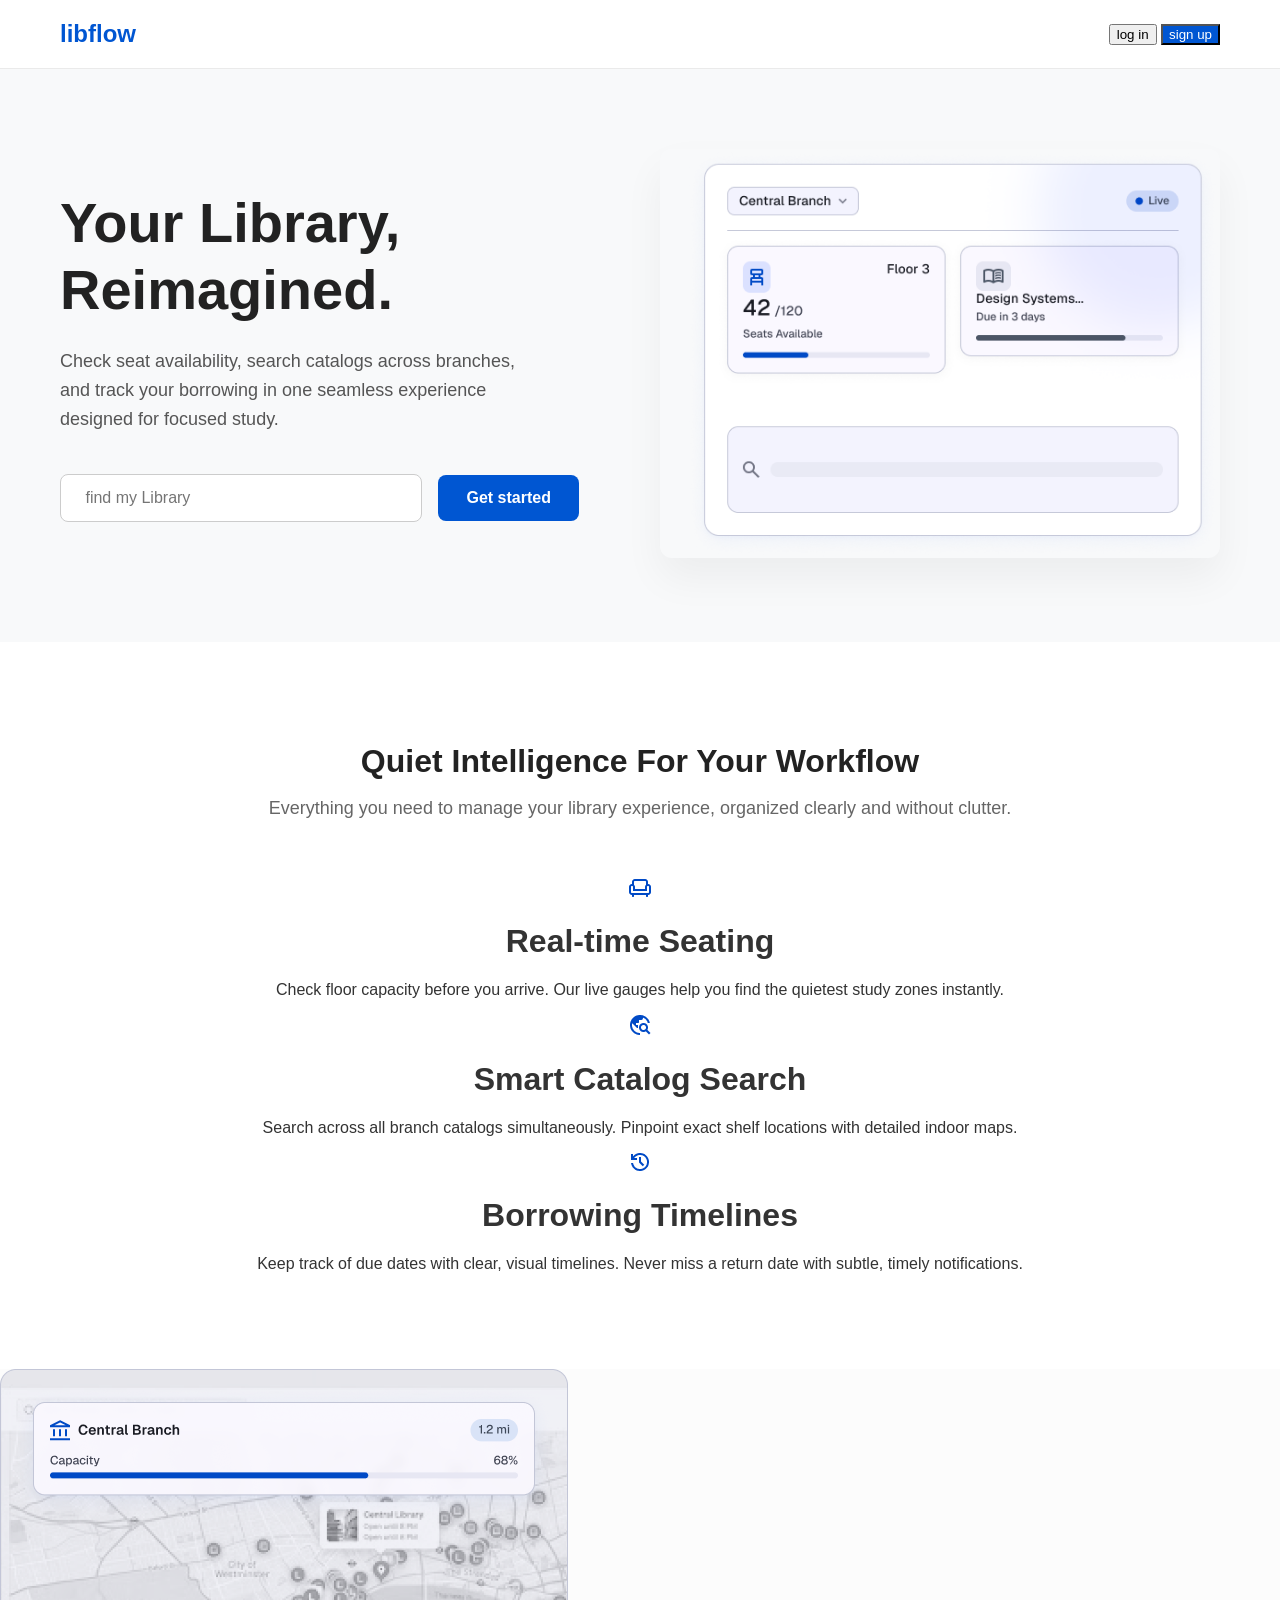
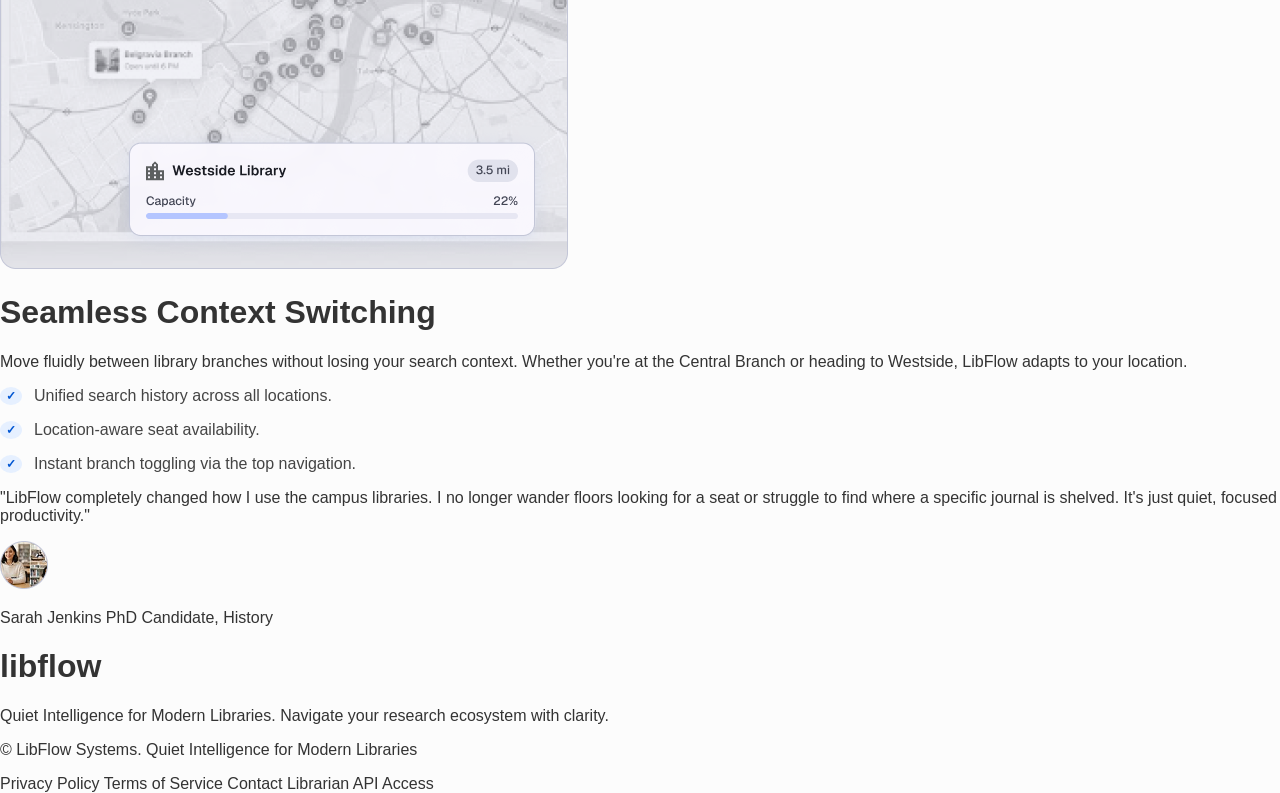
==== index.html @ 7fce4b3e "first commit" ====
<!DOCTYPE html>
<html lang="en">

<head>
    <meta charset="UTF-8">
    <meta name="viewport" content="width=device-width, initial-scale=1.0">
    <title>Document</title>
    <link rel="stylesheet" href="style.css">
</head>

<body>
    <nav class="nav-section">
        <div>
            <p class="nav-description">
                libflow
            </p>
        </div>
        <div>
            <button class="nav-button">
                log in
            </button>
            <button class="nav-button">
                sign up
            </button>
        </div>
    </nav>
    <div class="hero-section">
        <div>
            <h1 class="hero-title">
                Your Library,
                Reimagined.
            </h1>
            <p class="hero-description">
                Check seat availability, search catalogs across branches, and track
                your borrowing in one seamless experience designed for focused
                study.
            </p>
            <input placeholder=" find my Library" class="hero-input">
            <button class="hero-button">
                Get started
            </button>
        </div>
        <div>
            <img src="images/hero-img.png" class="hero-img">
        </div>
    </div>
    <div class="workflow-section">
        <h1 class="workflow-title">
            Quiet Intelligence For Your Workflow
        </h1>
        <p class="workflow-description">
            Everything you need to manage your library experience, organized clearly and without clutter.
        </p>
        <div>
            <img src="images/chair.png" class="workflow-img">
            <h1 class="workflow-title">
                Real-time Seating
            </h1>
            <p class="workflow-description">
                Check floor capacity before you arrive.
                Our live gauges help you find the quietest
                study zones instantly.
            </p>
        </div>
        <div>
            <img src="images/search.png" class="workflow-img">
            <h1 class="workflow-title">
                Smart Catalog Search
            </h1>
            <p class="workflow-description">
                Search across all branch catalogs
                simultaneously. Pinpoint exact shelf
                locations with detailed indoor maps.
            </p>
        </div>
        <div>
            <img src="images/clock.png" class="workflow-img">
            <h1 class="workflow-title">
                Borrowing Timelines
            </h1>
            <p class="workflow-description">
                Keep track of due dates with clear, visual
                timelines. Never miss a return date with
                subtle, timely notifications.
            </p>
        </div>
    </div>
    <div>
        <div>
            <img src="images/map-image.png" class="workflow-img">
            <h1 class="workflow-title">
                Seamless Context Switching
            </h1>
        </div>
        <div>
            <p class="workflow-description">
                Move fluidly between library branches without losing your search
                context. Whether you're at the Central Branch or heading to
                Westside, LibFlow adapts to your location.
            </p>
            <ul class="workflow-list">
                <li class="workflow-list-items">
                    Unified search history across all locations.
                </li>
                <li class="workflow-list-items">
                    Location-aware seat availability.
                </li>
                <li class="workflow-list-items">
                    Instant branch toggling via the top navigation.
                </li>
            </ul>
        </div>
        <div>
            <p class="workflow-description">
                "LibFlow completely changed how I use the campus libraries. I no
                longer wander floors looking for a seat or struggle to find where a
                specific journal is shelved. It's just quiet, focused productivity."
            </p>
            <div>
                <img src="images/logo-2.png" class="workflow-img">
                <p class="workflow-description">
                    Sarah Jenkins
                    PhD Candidate, History
                </p>
            </div>
        </div>
        <div>
            <div>
                <h1 class="workflow-title">
                    libflow
                </h1>
                <p class="workflow-description">
                    Quiet Intelligence for Modern Libraries. Navigate
                    your research ecosystem with clarity.
                </p>
                <p class="workflow-description">
                    &copy; LibFlow Systems. Quiet Intelligence for Modern Libraries
                </p>
            </div>
            <div>
                <a class="workflow-links">
                    Privacy Policy
                </a>
                <a class="workflow-links">
                    Terms of Service
                </a>
                <a class="workflow-links">
                    Contact Librarian
                </a>
                <a class="workflow-links">
                    API Access
                </a>
                </a>
            </div>
        </div>
    </div>
    </div>
</body>

</html>
---- style.css ----
/*global styles*/
body{
 margin: 0;
    font-family: -apple-system, BlinkMacSystemFont, 'Segoe UI', Roboto, Helvetica, Arial, sans-serif;
    color: #333;
    background-color: #fcfcfc;
}
ul{
 list-style-type: none;
    padding: 0;
    margin: 0;
}
a{
text-decoration: none;
    color: inherit;
    cursor: pointer;
}
text-blue {
    color: #0056D2;
}
/* =========================================
   Landing Page (index.html)
   ========================================= */
/* Navigation */
.nav-section {
    display: flex;
    justify-content: space-between;
    align-items: center;
    padding: 20px 60px;
    background-color: #fff;
    border-bottom: 1px solid #eaeaea;
}
.nav-description {
    font-size: 24px;
    font-weight: 900;
    color: #0056D2;
    margin: 0;
}
nav-button {
    background: none;
    border: none;
    font-size: 16px;
    font-weight: 600;
    margin-left: 20px;
    cursor: pointer;
    padding: 10px 20px;
    border-radius: 6px;
    color: #333;
}
.nav-button:last-child {
    background-color: #0056D2;
    color: #fff;
}
/* Hero */
.hero-section {
    display: flex;
    justify-content: space-between;
    align-items: center;
    padding: 80px 60px;
    background-color: #f8f9fa;
    gap: 40px;
}
.hero-section > div {
    flex: 1;
}
.hero-title {
    font-size: 56px;
    line-height: 1.2;
    margin-top: 0;
    margin-bottom: 24px;
    color: #222;
}
.hero-description {
    font-size: 18px;
    color: #555;
    margin-bottom: 40px;
    max-width: 480px;
    line-height: 1.6;
}
.hero-input {
    padding: 14px 20px;
    font-size: 16px;
    border: 1px solid #ccc;
    border-radius: 8px;
    width: 320px;
    outline: none;
}
.hero-button {
    padding: 14px 28px;
    font-size: 16px;
    font-weight: 600;
    background-color: #0056D2;
    color: #fff;
    border: none;
    border-radius: 8px;
    cursor: pointer;
    margin-left: 12px;
}
.hero-img {
    width: 100%;
    border-radius: 12px;
    box-shadow: 0 20px 40px rgba(0,0,0,0.05);
}
/* Workflow Section */
.workflow-section {
    padding: 80px 60px;
    text-align: center;
    background-color: #fff;
}
.workflow-section > .workflow-title {
    font-size: 32px;
    margin-bottom: 16px;
    color: #222;
}
.workflow-section > .workflow-description {
    font-size: 18px;
    color: #666;
    margin-bottom: 60px;
}
.workflow-cards {
    display: flex;
    justify-content: space-between;
    gap: 30px;
    text-align: left;
}
.workflow-cards > div {
    flex: 1;
    padding: 40px;
    background-color: #f8f9fa;
    border-radius: 12px;
    border: 1px solid #eaeaea;
}
.workflow-cards .workflow-img {
    width: 48px;
    height: 48px;
    margin-bottom: 24px;
}
.workflow-cards .workflow-title {
    font-size: 20px;
    margin-bottom: 12px;
    color: #222;
}
.workflow-cards .workflow-description {
    font-size: 15px;
    color: #555;
    line-height: 1.6;
}
/* Context Section */
.context-section {
    display: flex;
    align-items: center;
    padding: 80px 60px;
    background-color: #f8f9fa;
    gap: 80px;
}
.context-image-wrapper {
    flex: 1;
}
.context-img {
    width: 100%;
    border-radius: 12px;
    box-shadow: 0 10px 30px rgba(0,0,0,0.1);
}
.context-content {
    flex: 1;
}
.context-title {
    font-size: 32px;
    margin-bottom: 24px;
    color: #222;
}
.context-description {
    font-size: 18px;
    color: #555;
    margin-bottom: 32px;
    line-height: 1.6;
}
.workflow-list-items {
    font-size: 16px;
    margin-bottom: 16px;
    display: flex;
    align-items: center;
    color: #444;
}
.workflow-list-items::before {
    content: '✓';
    color: #0056D2;
    font-weight: bold;
    margin-right: 12px;
    background: #e6f0ff;
    padding: 2px 6px;
    border-radius: 50%;
    font-size: 12px;
}
/* Quote Section */
.quote-section {
    padding: 100px 60px;
    text-align: center;
    background-color: #fff;
    display: flex;
    flex-direction: column;
    align-items: center;
}
.quote-content {
    max-width: 800px;
}
.quote-text {
    font-size: 26px;
    font-weight: 500;
    color: #333;
    line-height: 1.5;
    margin-bottom: 40px;
}
.quote-section .workflow-img {
    width: 56px;
    height: 56px;
    border-radius: 50%;
    margin-bottom: 16px;
    object-fit: cover;
}
.quote-author {
    font-size: 16px;
    color: #666;
    line-height: 1.4;
}
.quote-author strong {
    color: #222;
    font-size: 18px;
}
/* Footer Section */
.footer-section {
    display: flex;
    justify-content: space-between;
    align-items: center;
    padding: 40px 60px;
    background-color: #f1f3f5;
    border-top: 1px solid #e9ecef;
}
.footer-section .workflow-title {
    font-size: 24px;
    font-weight: 900;
    color: #0056D2;
    margin: 0 0 8px 0;
}
.footer-section .workflow-description {
    font-size: 14px;
    color: #666;
    margin: 4px 0;
}
.footer-section .workflow-links {
    margin-left: 24px;
    font-size: 14px;
    color: #555;
    font-weight: 500;
}
.footer-section .workflow-links:hover {
    color: #0056D2;
}
/* =========================================
   Dashboard & Study Spaces
   ========================================= */
.dashboard-layout {
    display: flex;
    min-height: 100vh;
    background-color: #f8f9fa;
}
/* Side Navigation */
.side-nav-section {
    width: 240px;
    background-color: #f1f3f5;
    padding: 32px 24px;
    border-right: 1px solid #eaeaea;
    display: flex;
    flex-direction: column;
}
.side-nav-title {
    font-size: 24px;
    font-weight: 900;
    color: #0056D2;
    margin: 0 0 32px 0;
}
.side-nav-img {
    width: 20px;
    height: 20px;
    margin-right: 12px;
}
.side-nav-section > p.side-nav-description {
    margin: 4px 0;
    font-size: 13px;
    color: #555; 
}
.side-nav-section > p.side-nav-description:nth-of-type(2) {
    font-weight: 700;
    color: #222;
    margin-bottom: 32px;
    font-size: 15px;
}
.side-nav-section > div {
    display: flex;
    align-items: center;
    margin-bottom: 24px;
    cursor: pointer;
    color: #555;
}
.side-nav-section > div:hover {
    color: #0056D2;
}
.side-nav-links {
    font-size: 15px;
    font-weight: 500;
}
.side-nav-button {
    background-color: #0056D2;
    color: #fff;
    border: none;
    padding: 12px;
    width: 100%;
    border-radius: 8px;
    font-weight: 600;
    cursor: pointer;
    margin-top: 16px;
    margin-left: 0;
}
/* Main Content Area */
.main-content {
    flex: 1;
    padding: 48px;
    max-width: 1200px;
}
.welcome-title {
    font-size: 32px;
    margin: 0 0 12px 0;
    color: #222;
}
.welcome-description {
    font-size: 16px;
    color: #666;
    margin: 0 0 40px 0;
}
/* Dashboard Grid Layout */
.dashboard-grid {
    display: flex;
    gap: 32px;
}
.dashboard-grid > div {
    display: flex;
    flex-direction: column;
    gap: 32px;
    flex: 1;
}
/* Card Styles */
.active-card, .event-card, .dashboard-grid > div > div {
    background: #fff;
    border: 1px solid #eaeaea;
    border-radius: 12px;
    padding: 32px;
    box-shadow: 0 4px 12px rgba(0,0,0,0.02);
}
.active-img, .event-img {
    width: 48px;
    height: 48px;
    margin-bottom: 24px;
}
.active-title, .event-title {
    font-size: 22px;
    margin: 0 0 12px 0;
    color: #222;
}
.active-description, .event-description {
    font-size: 15px;
    color: #666;
    margin: 0 0 16px 0;
}
/* Progress bars */
progress {
    width: 100%;
    height: 8px;
    border-radius: 4px;
    margin-bottom: 16px;
    appearance: none;
    -webkit-appearance: none;
}
progress::-webkit-progress-bar {
    background-color: #eee;
    border-radius: 4px;
}
progress::-webkit-progress-value {
    background-color: #0056D2;
    border-radius: 4px;
}
.active-button, .event-button {
    background-color: #f8f9fa;
    color: #333;
    border: 1px solid #ccc;
    padding: 12px;
    width: 100%;
    border-radius: 8px;
    font-weight: 600;
    cursor: pointer;
    margin-top: 16px;
}
.active-button:hover, .event-button:hover {
    background-color: #eee;
}
.event-list {
    margin-left: 20px;
    list-style-type: disc;
}
.event-list-items {
    font-size: 15px;
    margin-bottom: 16px;
    color: #444;
}
/* Study Spaces Specific */
.seating {
    display: flex;
    align-items: center;
    margin-bottom: 40px;
}
.seating-title {
    font-size: 28px;
    margin: 0 24px 0 0;
    color: #222;
}
.seating-img {
    width: 24px;
    height: 24px;
    margin-right: 8px;
}
.seating-description {
    font-size: 15px;
    font-weight: 600;
    color: #555;
    margin: 0 24px 0 0;
    background: #e9ecef;
    padding: 4px 12px;
    border-radius: 16px;
}
/* Grid for Study Spaces */
.main-content > div:not(.seating):not(.LibFlow):not(.welcome-container):not(.dashboard-grid) {
    display: flex;
    gap: 32px;
    margin-bottom: 32px;
}
.main-content > div:not(.seating):not(.LibFlow):not(.welcome-container):not(.dashboard-grid) > div {
    flex: 1;
    background: #fff;
    border: 1px solid #eaeaea;
    border-radius: 12px;
    padding: 32px;
    box-shadow: 0 4px 12px rgba(0,0,0,0.02);
}
.General-study-title, .Computer-lab-title {
    font-size: 22px;
    margin: 0 0 12px 0;
    color: #222;
}
.General-study-description, .Computer-lab-description {
    font-size: 15px;
    color: #666;
    margin: 0 0 16px 0;
}
.General-study-progress-bar {
    width: 100%;
}
.Computer-lab-img, .General-study-img {
    max-width: 100%;
    margin-top: 24px;
    border-radius: 8px;
}
/* Lists in Study spaces */
.Computer-lab-list {
    margin-left: 20px;
    list-style-type: circle;
}
.Computer-lab-list-items {
    font-size: 14px;
    margin-bottom: 8px;
    color: #555;
}
/* Libflow Footer for inner pages */
.LibFlow {
    margin-top: 60px;
    padding-top: 32px;
    border-top: 1px solid #eaeaea;
    display: flex;
    align-items: center;
    gap: 24px;
}
.LibFlow-title {
    font-size: 20px;
    font-weight: 900;
    color: #0056D2;
    margin: 0;
}
.LibFlow-description {
    font-size: 14px;
    color: #666;
    margin: 0;
    flex: 1;
}
.Libflow-links {
    font-size: 14px;
    color: #555;
    font-weight: 500;
}
.Libflow-links:hover {
    color: #0056D2;
}
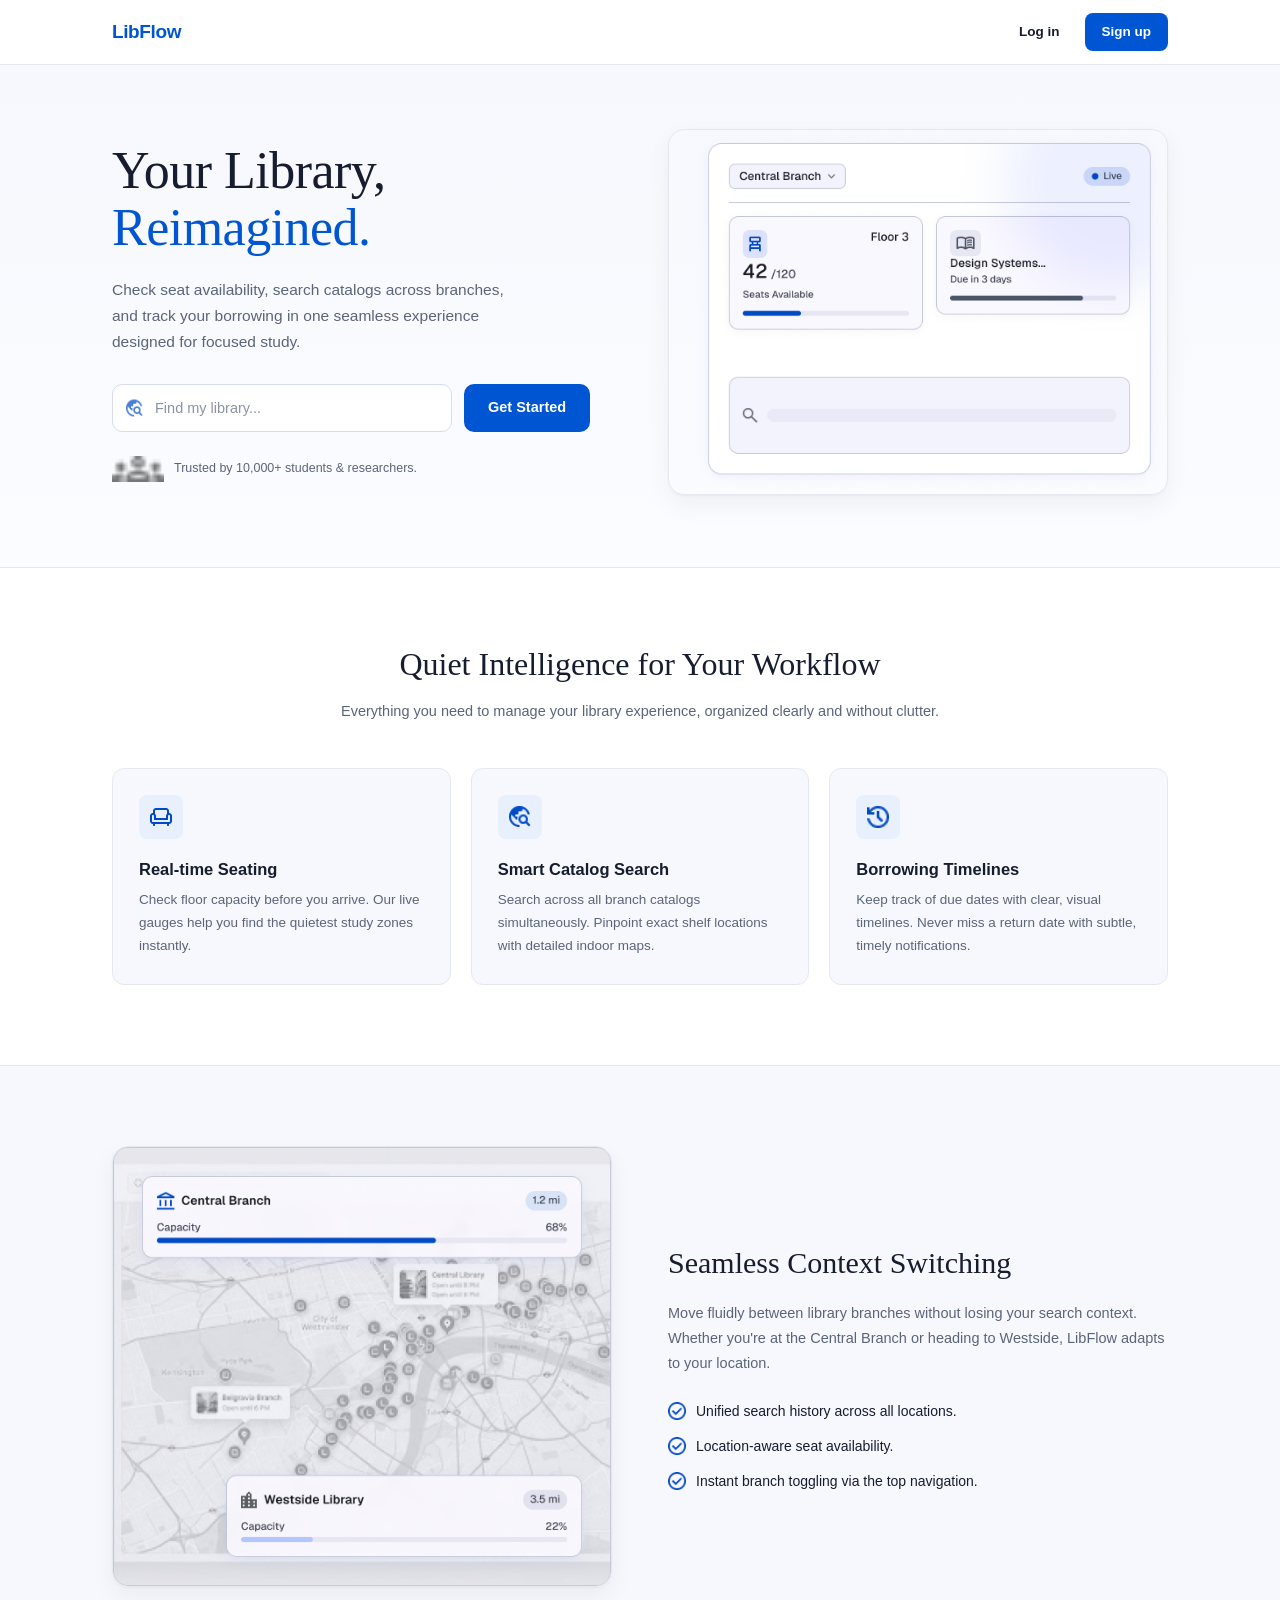
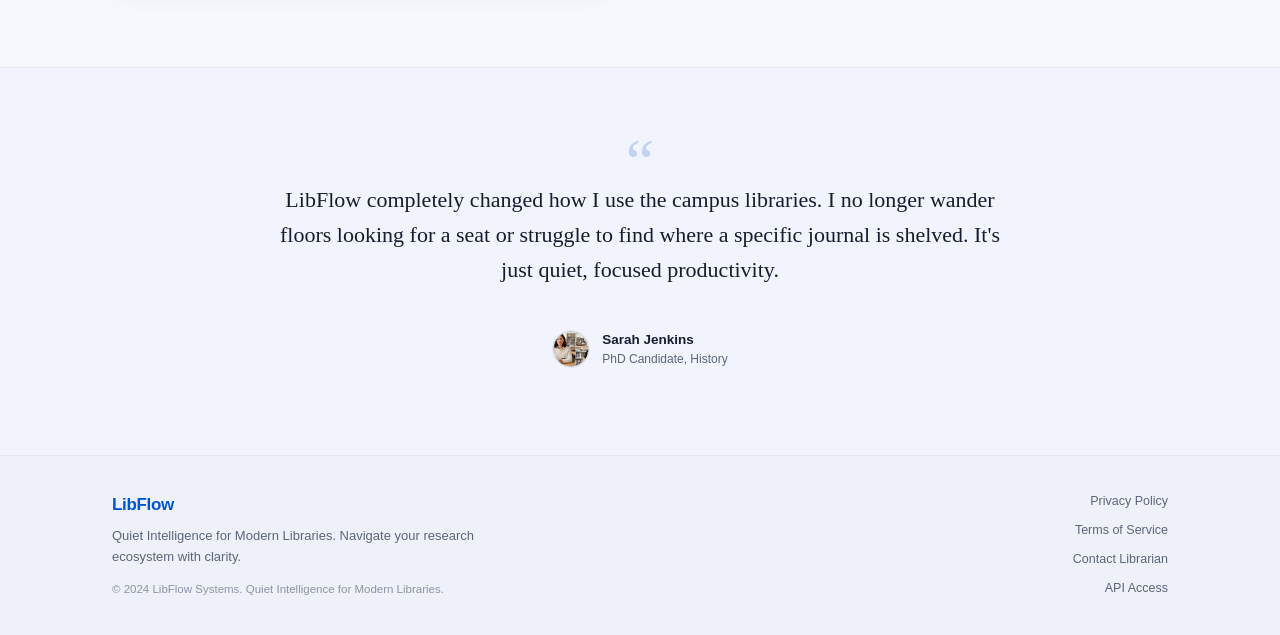
==== commit f18eeaf2: "ix" ====
--- a/index.html
+++ b/index.html
@@ -4,157 +4,205 @@
 <head>
     <meta charset="UTF-8">
     <meta name="viewport" content="width=device-width, initial-scale=1.0">
-    <title>Document</title>
+    <title>LibFlow — Your Library, Reimagined</title>
     <link rel="stylesheet" href="style.css">
 </head>
 
 <body>
-    <nav class="nav-section">
-        <div>
-            <p class="nav-description">
-                libflow
-            </p>
-        </div>
-        <div>
-            <button class="nav-button">
-                log in
-            </button>
-            <button class="nav-button">
-                sign up
-            </button>
-        </div>
-    </nav>
-    <div class="hero-section">
-        <div>
-            <h1 class="hero-title">
-                Your Library,
-                Reimagined.
-            </h1>
-            <p class="hero-description">
-                Check seat availability, search catalogs across branches, and track
-                your borrowing in one seamless experience designed for focused
-                study.
-            </p>
-            <input placeholder=" find my Library" class="hero-input">
-            <button class="hero-button">
-                Get started
-            </button>
-        </div>
-        <div>
-            <img src="images/hero-img.png" class="hero-img">
-        </div>
-    </div>
-    <div class="workflow-section">
-        <h1 class="workflow-title">
-            Quiet Intelligence For Your Workflow
-        </h1>
-        <p class="workflow-description">
-            Everything you need to manage your library experience, organized clearly and without clutter.
-        </p>
-        <div>
-            <img src="images/chair.png" class="workflow-img">
-            <h1 class="workflow-title">
-                Real-time Seating
-            </h1>
-            <p class="workflow-description">
-                Check floor capacity before you arrive.
-                Our live gauges help you find the quietest
-                study zones instantly.
-            </p>
-        </div>
-        <div>
-            <img src="images/search.png" class="workflow-img">
-            <h1 class="workflow-title">
-                Smart Catalog Search
-            </h1>
-            <p class="workflow-description">
-                Search across all branch catalogs
-                simultaneously. Pinpoint exact shelf
-                locations with detailed indoor maps.
-            </p>
-        </div>
-        <div>
-            <img src="images/clock.png" class="workflow-img">
-            <h1 class="workflow-title">
-                Borrowing Timelines
-            </h1>
-            <p class="workflow-description">
-                Keep track of due dates with clear, visual
-                timelines. Never miss a return date with
-                subtle, timely notifications.
-            </p>
-        </div>
-    </div>
-    <div>
-        <div>
-            <img src="images/map-image.png" class="workflow-img">
-            <h1 class="workflow-title">
-                Seamless Context Switching
-            </h1>
-        </div>
-        <div>
-            <p class="workflow-description">
-                Move fluidly between library branches without losing your search
-                context. Whether you're at the Central Branch or heading to
-                Westside, LibFlow adapts to your location.
-            </p>
-            <ul class="workflow-list">
-                <li class="workflow-list-items">
-                    Unified search history across all locations.
-                </li>
-                <li class="workflow-list-items">
-                    Location-aware seat availability.
-                </li>
-                <li class="workflow-list-items">
-                    Instant branch toggling via the top navigation.
-                </li>
-            </ul>
-        </div>
-        <div>
-            <p class="workflow-description">
-                "LibFlow completely changed how I use the campus libraries. I no
-                longer wander floors looking for a seat or struggle to find where a
-                specific journal is shelved. It's just quiet, focused productivity."
-            </p>
-            <div>
-                <img src="images/logo-2.png" class="workflow-img">
+    <!-- =====================================================================
+         NAVIGATION
+         Structure fix: the brand and the two actions live inside .nav-inner,
+         which is the flex container. In the original the <nav> was the flex
+         container, so the extra wrapper <div> became a single flex child and
+         the buttons could not be spaced.
+         ================================================================== -->
+    <header class="nav-section">
+        <div class="container nav-inner">
+            <a class="brand" href="index.html">LibFlow</a>
+
+            <nav class="nav-actions" aria-label="Account">
+                <a class="nav-button" href="#">Log in</a>
+                <a class="nav-button nav-button--primary" href="#">Sign up</a>
+            </nav>
+        </div>
+    </header>
+
+    <!-- =====================================================================
+         HERO
+         Two flex children: .hero-content and .hero-media, each flex:1 1 0 so
+         they split the row 50/50.
+         ================================================================== -->
+    <section class="hero-section">
+        <div class="container hero-inner">
+            <div class="hero-content">
+                <h1 class="hero-title">
+                    Your Library,<br>
+                    <span class="text-blue">Reimagined.</span>
+                </h1>
+
+                <p class="hero-description">
+                    Check seat availability, search catalogs across branches, and track
+                    your borrowing in one seamless experience designed for focused study.
+                </p>
+
+                <!-- Search pattern: the field is position:relative and the icon
+                     is position:absolute inside it, so the icon sits on top of
+                     the input instead of taking up a row of its own. -->
+                <div class="hero-search">
+                    <div class="hero-search-field">
+                        <img src="images/search.png" alt="" class="hero-search-icon">
+                        <label for="library-search" class="visually-hidden">Find my library</label>
+                        <input id="library-search" class="hero-input" type="search" placeholder="Find my library...">
+                    </div>
+                    <button class="hero-button" type="button">Get Started</button>
+                </div>
+
+                <div class="hero-trust">
+                    <img src="images/group-img.png" alt="LibFlow members" class="hero-trust-img">
+                    <p class="hero-trust-text">Trusted by 10,000+ students &amp; researchers.</p>
+                </div>
+            </div>
+
+            <div class="hero-media">
+                <img src="images/hero-img.png" class="hero-img"
+                    alt="LibFlow app preview showing seat availability and upcoming due dates">
+            </div>
+        </div>
+    </section>
+
+    <!-- =====================================================================
+         WORKFLOW / FEATURES
+         Structure fix: the three cards now sit inside .workflow-cards.
+         That container is the flex row — without it each card was a block
+         element and the section rendered as one long vertical stack.
+         ================================================================== -->
+    <section class="workflow-section">
+        <div class="container">
+            <div class="section-heading">
+                <h2 class="workflow-title">Quiet Intelligence for Your Workflow</h2>
                 <p class="workflow-description">
-                    Sarah Jenkins
-                    PhD Candidate, History
-                </p>
-            </div>
-        </div>
-        <div>
-            <div>
-                <h1 class="workflow-title">
-                    libflow
-                </h1>
-                <p class="workflow-description">
-                    Quiet Intelligence for Modern Libraries. Navigate
-                    your research ecosystem with clarity.
-                </p>
-                <p class="workflow-description">
-                    &copy; LibFlow Systems. Quiet Intelligence for Modern Libraries
-                </p>
-            </div>
-            <div>
-                <a class="workflow-links">
-                    Privacy Policy
-                </a>
-                <a class="workflow-links">
-                    Terms of Service
-                </a>
-                <a class="workflow-links">
-                    Contact Librarian
-                </a>
-                <a class="workflow-links">
-                    API Access
-                </a>
-                </a>
-            </div>
-        </div>
-    </div>
-    </div>
+                    Everything you need to manage your library experience, organized
+                    clearly and without clutter.
+                </p>
+            </div>
+
+            <div class="workflow-cards">
+                <article class="workflow-card">
+                    <span class="icon-tile">
+                        <img src="images/chair.png" alt="" class="workflow-img">
+                    </span>
+                    <h3 class="workflow-card-title">Real-time Seating</h3>
+                    <p class="workflow-card-description">
+                        Check floor capacity before you arrive. Our live gauges help you
+                        find the quietest study zones instantly.
+                    </p>
+                </article>
+
+                <article class="workflow-card">
+                    <span class="icon-tile">
+                        <img src="images/search.png" alt="" class="workflow-img">
+                    </span>
+                    <h3 class="workflow-card-title">Smart Catalog Search</h3>
+                    <p class="workflow-card-description">
+                        Search across all branch catalogs simultaneously. Pinpoint exact
+                        shelf locations with detailed indoor maps.
+                    </p>
+                </article>
+
+                <article class="workflow-card">
+                    <span class="icon-tile">
+                        <img src="images/clock.png" alt="" class="workflow-img">
+                    </span>
+                    <h3 class="workflow-card-title">Borrowing Timelines</h3>
+                    <p class="workflow-card-description">
+                        Keep track of due dates with clear, visual timelines. Never miss a
+                        return date with subtle, timely notifications.
+                    </p>
+                </article>
+            </div>
+        </div>
+    </section>
+
+    <!-- =====================================================================
+         CONTEXT SWITCHING
+         Structure fix: .context-section was already in the stylesheet but was
+         never applied, so the image and the copy stacked instead of sitting
+         side by side.
+         ================================================================== -->
+    <section class="context-section">
+        <div class="container context-inner">
+            <div class="context-media">
+                <img src="images/map-image.png" class="context-img"
+                    alt="Map showing library branches and their live capacity">
+            </div>
+
+            <div class="context-content">
+                <h2 class="context-title">Seamless Context Switching</h2>
+                <p class="context-description">
+                    Move fluidly between library branches without losing your search
+                    context. Whether you're at the Central Branch or heading to Westside,
+                    LibFlow adapts to your location.
+                </p>
+
+                <ul class="workflow-list">
+                    <li class="workflow-list-items">Unified search history across all locations.</li>
+                    <li class="workflow-list-items">Location-aware seat availability.</li>
+                    <li class="workflow-list-items">Instant branch toggling via the top navigation.</li>
+                </ul>
+            </div>
+        </div>
+    </section>
+
+    <!-- =====================================================================
+         QUOTE
+         ================================================================== -->
+    <section class="quote-section">
+        <div class="container quote-content">
+            <span class="quote-mark" aria-hidden="true">&ldquo;</span>
+
+            <blockquote class="quote-text">
+                LibFlow completely changed how I use the campus libraries. I no longer
+                wander floors looking for a seat or struggle to find where a specific
+                journal is shelved. It's just quiet, focused productivity.
+            </blockquote>
+
+            <div class="quote-author">
+                <img src="images/logo-2.png" class="quote-avatar" alt="Portrait of Sarah Jenkins">
+                <p>
+                    <span class="quote-author-name">Sarah Jenkins</span>
+                    <span class="quote-author-role">PhD Candidate, History</span>
+                </p>
+            </div>
+        </div>
+    </section>
+
+    <!-- =====================================================================
+         FOOTER
+         Structure fix: the original closed the footer block with an extra
+         </a> and left a <div> unclosed, which pulled the rest of the document
+         into the footer. Every tag below is matched.
+         ================================================================== -->
+    <footer class="footer-section">
+        <div class="container footer-inner">
+            <div class="footer-brand">
+                <p class="footer-brand-name">LibFlow</p>
+                <p class="footer-tagline">
+                    Quiet Intelligence for Modern Libraries. Navigate your research
+                    ecosystem with clarity.
+                </p>
+                <p class="footer-copyright">
+                    &copy; 2024 LibFlow Systems. Quiet Intelligence for Modern Libraries.
+                </p>
+            </div>
+
+            <nav class="footer-links" aria-label="Legal and support">
+                <a class="footer-link" href="#">Privacy Policy</a>
+                <a class="footer-link" href="#">Terms of Service</a>
+                <a class="footer-link" href="#">Contact Librarian</a>
+                <a class="footer-link" href="#">API Access</a>
+            </nav>
+        </div>
+    </footer>
 </body>
 
-</html>+</html>
--- a/style.css
+++ b/style.css
@@ -1,509 +1,1877 @@
-/*global styles*/
-body{
- margin: 0;
-    font-family: -apple-system, BlinkMacSystemFont, 'Segoe UI', Roboto, Helvetica, Arial, sans-serif;
-    color: #333;
-    background-color: #fcfcfc;
-}
-ul{
- list-style-type: none;
+/* =========================================================================
+   LibFlow — corrected stylesheet
+   -------------------------------------------------------------------------
+   Teaching note: every rule below that fixes one of the original layout
+   bugs carries a short comment naming the concept. Read the comments in
+   order; they follow the same order as the pages.
+
+   The three recurring mistakes in the original file were:
+     1. Layout rules existed (.workflow-cards, .context-section, .quote-section,
+        .footer-section, .dashboard-layout) but the HTML never used them,
+        so the flex containers were never created.
+     2. Selectors lost their dot (`nav-button` instead of `.nav-button`),
+        so the rule matched a <nav-button> element that does not exist.
+     3. Content was positioned by guessing with :not() chains and raw <div>s
+        instead of giving each block a class of its own.
+   ========================================================================= */
+
+
+/* =========================================================================
+   1. DESIGN TOKENS
+   One place for colours, type, radii and shadows. Change --brand here and
+   the whole site follows.
+   ========================================================================= */
+:root {
+    /* colour */
+    --brand: #0056d2;
+    --brand-dark: #0044a8;
+    --brand-tint: #e8f0fe;
+    --ink: #161d2f;
+    --ink-soft: #5b6579;
+    --ink-faint: #8b93a6;
+    --line: #e4e8f1;
+    --surface: #ffffff;
+    --surface-page: #f7f8fd;
+    --surface-soft: #f1f4fc;
+    --green: #0f8a4f;
+    --green-tint: #e6f6ec;
+    --amber: #a86a12;
+    --amber-tint: #fdf3e2;
+    --red: #c53a2f;
+    --red-tint: #fdecea;
+
+    /* type */
+    --font-sans: -apple-system, BlinkMacSystemFont, "Segoe UI", Roboto, Helvetica, Arial, sans-serif;
+    --font-display: Georgia, "Iowan Old Style", "Times New Roman", serif;
+
+    /* shape */
+    --radius-sm: 8px;
+    --radius: 12px;
+    --radius-lg: 16px;
+    --radius-pill: 999px;
+
+    /* elevation */
+    --shadow-sm: 0 1px 2px rgba(16, 24, 40, 0.04);
+    --shadow: 0 1px 2px rgba(16, 24, 40, 0.04), 0 10px 24px rgba(16, 24, 40, 0.05);
+
+    /* layout */
+    --container: 1120px;
+    --gutter: 32px;
+}
+
+
+/* =========================================================================
+   2. RESET / BASE
+   ========================================================================= */
+
+/* border-box: padding is drawn INSIDE the declared width.
+   Without this, a 100%-wide card + 32px padding becomes wider than its
+   parent — the classic cause of horizontal scrollbars. */
+*,
+*::before,
+*::after {
+    box-sizing: border-box;
+}
+
+body {
+    margin: 0;
+    font-family: var(--font-sans);
+    font-size: 15px;
+    line-height: 1.5;
+    color: var(--ink);
+    background-color: var(--surface);
+    -webkit-font-smoothing: antialiased;
+}
+
+/* Images are inline by default, which leaves a 4px gap under them.
+   display:block removes it and lets max-width keep them inside cards. */
+img {
+    display: block;
+    max-width: 100%;
+}
+
+ul {
+    list-style: none;
     padding: 0;
     margin: 0;
 }
-a{
-text-decoration: none;
+
+a {
+    text-decoration: none;
     color: inherit;
+}
+
+button,
+input {
+    font: inherit;
+    color: inherit;
+}
+
+/* Visible keyboard focus everywhere — accessibility, one rule. */
+a:focus-visible,
+button:focus-visible,
+input:focus-visible {
+    outline: 2px solid var(--brand);
+    outline-offset: 2px;
+}
+
+/* The centring container: max-width + auto margins. Every section puts its
+   content inside one so all sections line up on the same vertical edges. */
+.container {
+    width: 100%;
+    max-width: var(--container);
+    margin: 0 auto;
+    padding: 0 var(--gutter);
+}
+
+/* Utility: the blue accent used inside headings. */
+.text-blue {
+    color: var(--brand);
+}
+
+.visually-hidden {
+    position: absolute;
+    width: 1px;
+    height: 1px;
+    overflow: hidden;
+    clip: rect(0 0 0 0);
+    white-space: nowrap;
+}
+
+
+/* =========================================================================
+   3. SHARED PIECES
+   ========================================================================= */
+
+/* Icon tile: flex centre, so any icon inside it is optically centred
+   without margins or line-height hacks. */
+.icon-tile {
+    display: flex;
+    align-items: center;
+    justify-content: center;
+    flex: 0 0 auto;            /* tile keeps its size when the card shrinks */
+    width: 44px;
+    height: 44px;
+    border-radius: var(--radius-sm);
+    background-color: var(--brand-tint);
+}
+
+.icon-tile img {
+    width: 22px;
+    height: 22px;
+    object-fit: contain;
+}
+
+/* Card: a column flex container so a footer/button can be pushed to the
+   bottom with margin-top:auto. */
+.card {
+    display: flex;
+    flex-direction: column;
+    padding: 24px;
+    background-color: var(--surface);
+    border: 1px solid var(--line);
+    border-radius: var(--radius);
+    box-shadow: var(--shadow-sm);
+}
+
+/* Small status labels (OPEN, Available, Moderate, High Traffic). */
+.tag {
+    display: inline-flex;
+    align-items: center;
+    gap: 5px;
+    padding: 3px 9px;
+    border-radius: var(--radius-pill);
+    font-size: 10.5px;
+    font-weight: 700;
+    letter-spacing: 0.03em;
+    white-space: nowrap;
+}
+
+.tag--ok {
+    background-color: var(--green-tint);
+    color: var(--green);
+}
+
+.tag--warn {
+    background-color: var(--amber-tint);
+    color: var(--amber);
+}
+
+.tag--busy {
+    background-color: var(--red-tint);
+    color: var(--red);
+}
+
+/* Buttons ---------------------------------------------------------------*/
+.button {
+    display: inline-flex;
+    align-items: center;
+    justify-content: center;
+    gap: 8px;
+    padding: 11px 18px;
+    border: 1px solid transparent;
+    border-radius: var(--radius-sm);
+    font-size: 13px;
+    font-weight: 600;
     cursor: pointer;
-}
-text-blue {
-    color: #0056D2;
-}
-/* =========================================
-   Landing Page (index.html)
-   ========================================= */
-/* Navigation */
+    transition: background-color 0.18s ease, border-color 0.18s ease, transform 0.18s ease;
+}
+
+.button--primary {
+    background-color: var(--brand);
+    color: #fff;
+}
+
+.button--primary:hover {
+    background-color: var(--brand-dark);
+    transform: translateY(-1px);
+}
+
+.button--outline {
+    background-color: var(--surface);
+    border-color: var(--line);
+    color: var(--ink);
+}
+
+.button--outline:hover {
+    border-color: #c9d2e6;
+    background-color: var(--surface-page);
+}
+
+.button--block {
+    width: 100%;
+}
+
+/* Progress bars ---------------------------------------------------------*/
+/* One rule set for the native <progress> element: no height on the
+   parent, the element itself gets a fixed height and rounded track. */
+progress {
+    appearance: none;
+    -webkit-appearance: none;
+    width: 100%;
+    height: 6px;
+    border: none;
+    border-radius: 3px;
+    background-color: #e7ebf4;
+    overflow: hidden;
+}
+
+progress::-webkit-progress-bar {
+    background-color: #e7ebf4;
+    border-radius: 3px;
+}
+
+progress::-webkit-progress-value {
+    background-color: var(--brand);
+    border-radius: 3px;
+}
+
+progress::-moz-progress-bar {
+    background-color: var(--brand);
+    border-radius: 3px;
+}
+
+
+/* =========================================================================
+   4. LANDING PAGE — NAVIGATION
+   ========================================================================= */
 .nav-section {
-    display: flex;
-    justify-content: space-between;
-    align-items: center;
-    padding: 20px 60px;
-    background-color: #fff;
-    border-bottom: 1px solid #eaeaea;
-}
-.nav-description {
-    font-size: 24px;
-    font-weight: 900;
-    color: #0056D2;
+    position: sticky;
+    top: 0;
+    z-index: 10;
+    background-color: rgba(255, 255, 255, 0.92);
+    backdrop-filter: blur(8px);
+    border-bottom: 1px solid var(--line);
+}
+
+.nav-inner {
+    display: flex;                 /* puts brand and actions on one row */
+    align-items: center;           /* centres them vertically */
+    justify-content: space-between;/* pushes them to the two ends */
+    height: 64px;
+}
+
+.brand {
+    font-size: 19px;
+    font-weight: 800;
+    letter-spacing: -0.02em;
+    color: var(--brand);
+}
+
+.nav-actions {
+    display: flex;
+    align-items: center;
+    gap: 8px;
+}
+
+/* Previously written as `nav-button` — no dot, so it never applied. */
+.nav-button {
+    display: inline-flex;
+    align-items: center;
+    padding: 8px 16px;
+    border: 1px solid transparent;
+    border-radius: var(--radius-sm);
+    background: none;
+    font-size: 13.5px;
+    font-weight: 600;
+    color: var(--ink);
+    cursor: pointer;
+    transition: background-color 0.18s ease;
+}
+
+.nav-button:hover {
+    background-color: var(--surface-soft);
+}
+
+.nav-button--primary {
+    background-color: var(--brand);
+    color: #fff;
+}
+
+.nav-button--primary:hover {
+    background-color: var(--brand-dark);
+}
+
+
+/* =========================================================================
+   5. LANDING PAGE — HERO
+   ========================================================================= */
+.hero-section {
+    padding: 64px 0 72px;
+    background: linear-gradient(180deg, var(--surface-page) 0%, #fbfcff 100%);
+    border-bottom: 1px solid var(--line);
+}
+
+/* Two equal columns. flex:1 1 0 makes both columns share the free space
+   equally; min-width:0 lets a column shrink below its content's natural
+   width (without it, long text forces overflow). */
+.hero-inner {
+    display: flex;
+    align-items: center;
+    gap: 56px;
+}
+
+.hero-content {
+    flex: 1 1 0;
+    min-width: 0;
+}
+
+.hero-media {
+    flex: 1 1 0;
+    min-width: 0;
+    display: flex;
+    justify-content: flex-end;
+}
+
+.hero-title {
+    margin: 0 0 20px;
+    font-family: var(--font-display);
+    font-size: clamp(34px, 4.2vw, 52px);
+    font-weight: 400;
+    line-height: 1.1;
+    letter-spacing: -0.01em;
+    color: var(--ink);
+}
+
+.hero-description {
+    max-width: 46ch;              /* keeps the line length comfortable */
+    margin: 0 0 28px;
+    font-size: 15.5px;
+    line-height: 1.7;
+    color: var(--ink-soft);
+}
+
+/* Search field + button on one row. The button does not shrink
+   (flex:0 0 auto) while the field does. */
+.hero-search {
+    display: flex;
+    align-items: stretch;
+    gap: 12px;
+}
+
+.hero-search-field {
+    position: relative;           /* anchor for the absolutely placed icon */
+    flex: 1 1 320px;
+    max-width: 340px;
+}
+
+.hero-search-icon {
+    position: absolute;
+    top: 50%;
+    left: 14px;
+    width: 17px;
+    height: 17px;
+    transform: translateY(-50%);  /* exact vertical centring */
+    opacity: 0.7;
+    pointer-events: none;
+}
+
+.hero-input {
+    width: 100%;
+    height: 48px;
+    padding: 0 16px 0 42px;       /* left padding makes room for the icon */
+    border: 1px solid #d7ddec;
+    border-radius: 10px;
+    background-color: var(--surface);
+    font-size: 14.5px;
+    color: var(--ink);
+    transition: border-color 0.18s ease, box-shadow 0.18s ease;
+}
+
+.hero-input::placeholder {
+    color: var(--ink-faint);
+}
+
+.hero-input:focus {
+    border-color: var(--brand);
+    box-shadow: 0 0 0 3px rgba(0, 86, 210, 0.12);
+    outline: none;
+}
+
+.hero-button {
+    flex: 0 0 auto;
+    height: 48px;
+    padding: 0 24px;
+    border: none;
+    border-radius: 10px;
+    background-color: var(--brand);
+    color: #fff;
+    font-size: 14.5px;
+    font-weight: 600;
+    cursor: pointer;
+    transition: background-color 0.18s ease, transform 0.18s ease;
+}
+
+.hero-button:hover {
+    background-color: var(--brand-dark);
+    transform: translateY(-1px);
+}
+
+.hero-trust {
+    display: flex;
+    align-items: center;
+    gap: 10px;
+    margin-top: 24px;
+}
+
+.hero-trust-img {
+    height: 26px;
+    width: auto;
+    opacity: 0.85;
+}
+
+.hero-trust-text {
     margin: 0;
-}
-nav-button {
-    background: none;
-    border: none;
-    font-size: 16px;
-    font-weight: 600;
-    margin-left: 20px;
-    cursor: pointer;
-    padding: 10px 20px;
-    border-radius: 6px;
-    color: #333;
-}
-.nav-button:last-child {
-    background-color: #0056D2;
-    color: #fff;
-}
-/* Hero */
-.hero-section {
-    display: flex;
-    justify-content: space-between;
-    align-items: center;
-    padding: 80px 60px;
-    background-color: #f8f9fa;
-    gap: 40px;
-}
-.hero-section > div {
-    flex: 1;
-}
-.hero-title {
-    font-size: 56px;
-    line-height: 1.2;
-    margin-top: 0;
-    margin-bottom: 24px;
-    color: #222;
-}
-.hero-description {
-    font-size: 18px;
-    color: #555;
-    margin-bottom: 40px;
-    max-width: 480px;
-    line-height: 1.6;
-}
-.hero-input {
-    padding: 14px 20px;
-    font-size: 16px;
-    border: 1px solid #ccc;
-    border-radius: 8px;
-    width: 320px;
-    outline: none;
-}
-.hero-button {
-    padding: 14px 28px;
-    font-size: 16px;
-    font-weight: 600;
-    background-color: #0056D2;
-    color: #fff;
-    border: none;
-    border-radius: 8px;
-    cursor: pointer;
-    margin-left: 12px;
-}
+    font-size: 12.5px;
+    color: var(--ink-soft);
+}
+
 .hero-img {
     width: 100%;
-    border-radius: 12px;
-    box-shadow: 0 20px 40px rgba(0,0,0,0.05);
-}
-/* Workflow Section */
+    border: 1px solid var(--line);
+    border-radius: var(--radius-lg);
+    box-shadow: var(--shadow);
+}
+
+
+/* =========================================================================
+   6. LANDING PAGE — WORKFLOW (the three feature cards)
+   ========================================================================= */
+
+/* Section heading: centred by max-width + auto margins rather than
+   text-align on the whole section (keeps the cards left-aligned). */
+.section-heading {
+    max-width: 620px;
+    margin: 0 auto 44px;
+    text-align: center;
+}
+
 .workflow-section {
-    padding: 80px 60px;
-    text-align: center;
-    background-color: #fff;
-}
-.workflow-section > .workflow-title {
-    font-size: 32px;
-    margin-bottom: 16px;
-    color: #222;
-}
-.workflow-section > .workflow-description {
-    font-size: 18px;
-    color: #666;
-    margin-bottom: 60px;
-}
+    padding: 72px 0 80px;
+    background-color: var(--surface);
+    border-bottom: 1px solid var(--line);
+}
+
+.workflow-title {
+    margin: 0 0 12px;
+    font-family: var(--font-display);
+    font-size: clamp(24px, 2.6vw, 32px);
+    font-weight: 400;
+    color: var(--ink);
+}
+
+.workflow-description {
+    margin: 0;
+    font-size: 14.5px;
+    line-height: 1.65;
+    color: var(--ink-soft);
+}
+
+/* THREE cards on one row. The wrapper is what was missing in the original
+   HTML: without it the cards were plain block elements and stacked. */
 .workflow-cards {
     display: flex;
-    justify-content: space-between;
-    gap: 30px;
-    text-align: left;
-}
-.workflow-cards > div {
-    flex: 1;
-    padding: 40px;
-    background-color: #f8f9fa;
-    border-radius: 12px;
-    border: 1px solid #eaeaea;
-}
-.workflow-cards .workflow-img {
-    width: 48px;
-    height: 48px;
-    margin-bottom: 24px;
-}
-.workflow-cards .workflow-title {
-    font-size: 20px;
-    margin-bottom: 12px;
-    color: #222;
-}
-.workflow-cards .workflow-description {
-    font-size: 15px;
-    color: #555;
-    line-height: 1.6;
-}
-/* Context Section */
+    align-items: stretch;          /* all cards grow to the tallest one */
+    gap: 20px;
+}
+
+/* flex:1 1 0 → every card starts at zero width and shares the row evenly,
+   so the cards are exactly equal regardless of their text length. */
+.workflow-card {
+    flex: 1 1 0;
+    min-width: 0;
+    display: flex;
+    flex-direction: column;
+    align-items: flex-start;
+    padding: 26px;
+    background-color: var(--surface-page);
+    border: 1px solid var(--line);
+    border-radius: var(--radius);
+    transition: border-color 0.18s ease, transform 0.18s ease, box-shadow 0.18s ease;
+}
+
+.workflow-card:hover {
+    border-color: #cfd8ec;
+    transform: translateY(-2px);
+    box-shadow: var(--shadow);
+}
+
+/* Card headings got their own class. The original file reused
+   `.workflow-title` for both the section heading and card headings, which
+   made the two impossible to style independently. */
+.workflow-card-title {
+    margin: 18px 0 8px;
+    font-size: 16.5px;
+    font-weight: 700;
+    color: var(--ink);
+}
+
+.workflow-card-description {
+    margin: 0;
+    font-size: 13.5px;
+    line-height: 1.7;
+    color: var(--ink-soft);
+}
+
+
+/* =========================================================================
+   7. LANDING PAGE — CONTEXT SWITCHING
+   ========================================================================= */
 .context-section {
-    display: flex;
-    align-items: center;
-    padding: 80px 60px;
-    background-color: #f8f9fa;
-    gap: 80px;
-}
-.context-image-wrapper {
-    flex: 1;
-}
+    padding: 80px 0;
+    background-color: var(--surface-page);
+    border-bottom: 1px solid var(--line);
+}
+
+/* Same two-column pattern as the hero: image | text. */
+.context-inner {
+    display: flex;
+    align-items: center;
+    gap: 56px;
+}
+
+.context-media,
+.context-content {
+    flex: 1 1 0;
+    min-width: 0;
+}
+
 .context-img {
     width: 100%;
-    border-radius: 12px;
-    box-shadow: 0 10px 30px rgba(0,0,0,0.1);
-}
-.context-content {
-    flex: 1;
-}
+    border: 1px solid var(--line);
+    border-radius: var(--radius-lg);
+    box-shadow: var(--shadow);
+}
+
 .context-title {
-    font-size: 32px;
-    margin-bottom: 24px;
-    color: #222;
-}
+    margin: 0 0 16px;
+    font-family: var(--font-display);
+    font-size: clamp(23px, 2.5vw, 30px);
+    font-weight: 400;
+    color: var(--ink);
+}
+
 .context-description {
-    font-size: 18px;
-    color: #555;
-    margin-bottom: 32px;
+    margin: 0 0 26px;
+    font-size: 14.5px;
+    line-height: 1.7;
+    color: var(--ink-soft);
+}
+
+/* Checklist: flex column so the gap between items is even, and each item
+   is a flex row so the tick stays aligned with the first line of text
+   even if the text wraps to two lines. */
+.workflow-list {
+    display: flex;
+    flex-direction: column;
+    gap: 14px;
+}
+
+.workflow-list-items {
+    display: flex;
+    align-items: flex-start;
+    gap: 10px;
+    font-size: 14px;
+    color: var(--ink);
+}
+
+/* The tick is drawn by ::before and given flex:0 0 18px so it never
+   shrinks or pushes the text. */
+.workflow-list-items::before {
+    content: "";
+    flex: 0 0 18px;
+    width: 18px;
+    height: 18px;
+    margin-top: 1px;
+    background: url("images/tick.png") center / contain no-repeat;
+}
+
+
+/* =========================================================================
+   8. LANDING PAGE — QUOTE
+   ========================================================================= */
+.quote-section {
+    padding: 76px 0 72px;
+    background-color: var(--surface-soft);
+    border-bottom: 1px solid var(--line);
+}
+
+/* Centred column: flex column + align-items:center centres every child
+   horizontally, whatever its width. */
+.quote-content {
+    display: flex;
+    flex-direction: column;
+    align-items: center;
+    text-align: center;
+}
+
+.quote-mark {
+    display: block;
+    height: 30px;
+    font-family: var(--font-display);
+    font-size: 64px;
+    line-height: 0.55;
+    color: #c3d2f0;
+}
+
+.quote-text {
+    max-width: 720px;
+    margin: 8px 0 28px;
+    font-family: var(--font-display);
+    font-size: clamp(18px, 2vw, 22px);
     line-height: 1.6;
-}
-.workflow-list-items {
-    font-size: 16px;
-    margin-bottom: 16px;
-    display: flex;
-    align-items: center;
-    color: #444;
-}
-.workflow-list-items::before {
-    content: '✓';
-    color: #0056D2;
-    font-weight: bold;
-    margin-right: 12px;
-    background: #e6f0ff;
-    padding: 2px 6px;
+    color: var(--ink);
+}
+
+.quote-author {
+    display: flex;
+    align-items: center;
+    gap: 12px;
+}
+
+.quote-avatar {
+    width: 38px;
+    height: 38px;
+    border: 1px solid var(--line);
     border-radius: 50%;
+    object-fit: cover;
+}
+
+.quote-author-name {
+    display: block;
+    font-size: 13.5px;
+    font-weight: 700;
+    text-align: left;
+}
+
+.quote-author-role {
+    display: block;
     font-size: 12px;
-}
-/* Quote Section */
-.quote-section {
-    padding: 100px 60px;
-    text-align: center;
-    background-color: #fff;
+    color: var(--ink-soft);
+    text-align: left;
+}
+
+
+/* =========================================================================
+   9. LANDING PAGE — FOOTER
+   ========================================================================= */
+.footer-section {
+    padding: 36px 0;
+    background-color: #eef1f9;
+}
+
+.footer-inner {
+    display: flex;
+    align-items: flex-start;
+    justify-content: space-between;
+    gap: 32px;
+}
+
+.footer-brand {
+    max-width: 420px;
+}
+
+.footer-brand-name {
+    margin: 0 0 8px;
+    font-size: 17px;
+    font-weight: 800;
+    letter-spacing: -0.02em;
+    color: var(--brand);
+}
+
+.footer-tagline {
+    margin: 0 0 14px;
+    font-size: 13px;
+    line-height: 1.6;
+    color: var(--ink-soft);
+}
+
+.footer-copyright {
+    margin: 0;
+    font-size: 11.5px;
+    color: var(--ink-faint);
+}
+
+/* Links stack vertically and align to the right edge. */
+.footer-links {
     display: flex;
     flex-direction: column;
-    align-items: center;
-}
-.quote-content {
-    max-width: 800px;
-}
-.quote-text {
-    font-size: 26px;
+    align-items: flex-end;
+    gap: 10px;
+}
+
+.footer-link {
+    font-size: 12.5px;
+    color: var(--ink-soft);
+    transition: color 0.18s ease;
+}
+
+.footer-link:hover {
+    color: var(--brand);
+}
+
+
+/* =========================================================================
+   10. APP SHELL (dashboard.html + study.html)
+
+   The original pages had the sidebar and the content as siblings directly
+   in <body>, with no wrapper — so they could not be laid out side by side.
+   .dashboard-layout is that missing wrapper.
+   ========================================================================= */
+.app-body {
+    background-color: var(--surface-page);
+}
+
+.dashboard-layout {
+    display: flex;                 /* sidebar | content */
+    align-items: stretch;
+    min-height: 100vh;
+}
+
+/* --- Sidebar --- */
+/* flex:0 0 232px = "don't grow, don't shrink, always 232px". */
+.side-nav-section {
+    flex: 0 0 232px;
+    width: 232px;
+    display: flex;
+    flex-direction: column;
+    gap: 2px;
+    padding: 22px 14px;
+    background-color: var(--surface-soft);
+    border-right: 1px solid var(--line);
+    position: sticky;
+    top: 0;
+    height: 100vh;
+    overflow-y: auto;
+}
+
+.side-nav-title {
+    margin: 0 0 18px;
+    padding-left: 8px;
+    font-size: 19px;
+    font-weight: 800;
+    letter-spacing: -0.02em;
+    color: var(--brand);
+}
+
+/* Branch switcher card */
+.branch-card {
+    display: flex;
+    align-items: center;
+    gap: 10px;
+    margin-bottom: 18px;
+    padding: 9px 10px;
+    background-color: var(--surface);
+    border: 1px solid var(--line);
+    border-radius: var(--radius-sm);
+    transition: border-color 0.18s ease;
+}
+
+.branch-card:hover {
+    border-color: #cfd8ec;
+}
+
+.branch-img {
+    flex: 0 0 32px;
+    width: 32px;
+    height: 32px;
+    border-radius: 50%;
+    object-fit: cover;
+}
+
+.branch-text {
+    min-width: 0;
+}
+
+.branch-label {
+    display: block;
+    font-size: 10.5px;
+    color: var(--ink-faint);
+}
+
+.branch-name {
+    display: block;
+    font-size: 12.5px;
+    font-weight: 700;
+    color: var(--ink);
+    white-space: nowrap;
+    overflow: hidden;
+    text-overflow: ellipsis;
+}
+
+/* Chevron drawn with two borders, rotated 45deg — no icon file needed. */
+.branch-chevron {
+    margin-left: auto;
+    width: 7px;
+    height: 7px;
+    border-right: 1.5px solid var(--ink-soft);
+    border-bottom: 1.5px solid var(--ink-soft);
+    transform: rotate(45deg) translateY(-2px);
+}
+
+/* Nav list */
+.side-nav-menu {
+    display: flex;
+    flex-direction: column;
+    gap: 2px;
+}
+
+/* Each row is a flex container, which is what the original tried to do with
+   `.side-nav-section > div` — that selector also caught the branch card and
+   the button rows, so they all got the same margins. */
+.side-nav-item {
+    display: flex;
+    align-items: center;
+    gap: 10px;
+    padding: 9px 10px;
+    border-radius: var(--radius-sm);
+    font-size: 13px;
     font-weight: 500;
-    color: #333;
-    line-height: 1.5;
-    margin-bottom: 40px;
-}
-.quote-section .workflow-img {
-    width: 56px;
-    height: 56px;
-    border-radius: 50%;
-    margin-bottom: 16px;
-    object-fit: cover;
-}
-.quote-author {
-    font-size: 16px;
-    color: #666;
-    line-height: 1.4;
-}
-.quote-author strong {
-    color: #222;
-    font-size: 18px;
-}
-/* Footer Section */
-.footer-section {
-    display: flex;
-    justify-content: space-between;
-    align-items: center;
-    padding: 40px 60px;
-    background-color: #f1f3f5;
-    border-top: 1px solid #e9ecef;
-}
-.footer-section .workflow-title {
-    font-size: 24px;
-    font-weight: 900;
-    color: #0056D2;
-    margin: 0 0 8px 0;
-}
-.footer-section .workflow-description {
-    font-size: 14px;
-    color: #666;
-    margin: 4px 0;
-}
-.footer-section .workflow-links {
-    margin-left: 24px;
-    font-size: 14px;
-    color: #555;
-    font-weight: 500;
-}
-.footer-section .workflow-links:hover {
-    color: #0056D2;
-}
-/* =========================================
-   Dashboard & Study Spaces
-   ========================================= */
-.dashboard-layout {
-    display: flex;
-    min-height: 100vh;
-    background-color: #f8f9fa;
-}
-/* Side Navigation */
-.side-nav-section {
-    width: 240px;
-    background-color: #f1f3f5;
-    padding: 32px 24px;
-    border-right: 1px solid #eaeaea;
-    display: flex;
-    flex-direction: column;
-}
-.side-nav-title {
-    font-size: 24px;
-    font-weight: 900;
-    color: #0056D2;
-    margin: 0 0 32px 0;
-}
+    color: var(--ink-soft);
+    transition: background-color 0.18s ease, color 0.18s ease;
+}
+
+.side-nav-item:hover {
+    background-color: #e6ebfa;
+    color: var(--ink);
+}
+
+.side-nav-item.is-active {
+    background-color: var(--brand-tint);
+    color: var(--brand);
+    font-weight: 700;
+}
+
+/* The icon files are a mix of blue and slate artwork. grayscale() in CSS
+   unifies them into one tone, and the active item gets its colour back —
+   a tidy way to correct inconsistent source images without editing them. */
 .side-nav-img {
-    width: 20px;
-    height: 20px;
-    margin-right: 12px;
-}
-.side-nav-section > p.side-nav-description {
-    margin: 4px 0;
-    font-size: 13px;
-    color: #555; 
-}
-.side-nav-section > p.side-nav-description:nth-of-type(2) {
-    font-weight: 700;
-    color: #222;
-    margin-bottom: 32px;
-    font-size: 15px;
-}
-.side-nav-section > div {
-    display: flex;
-    align-items: center;
-    margin-bottom: 24px;
-    cursor: pointer;
-    color: #555;
-}
-.side-nav-section > div:hover {
-    color: #0056D2;
-}
-.side-nav-links {
-    font-size: 15px;
-    font-weight: 500;
-}
+    flex: 0 0 16px;
+    width: 16px;
+    height: 16px;
+    object-fit: contain;
+    filter: grayscale(1);
+    opacity: 0.75;
+}
+
+.side-nav-item.is-active .side-nav-img {
+    filter: none;
+    opacity: 1;
+}
+
+/* Primary action in the sidebar */
 .side-nav-button {
-    background-color: #0056D2;
+    display: flex;
+    align-items: center;
+    justify-content: center;
+    gap: 8px;
+    width: 100%;
+    margin-top: 14px;
+    padding: 10px 12px;
+    border: none;
+    border-radius: var(--radius-sm);
+    background-color: var(--brand);
     color: #fff;
-    border: none;
-    padding: 12px;
-    width: 100%;
-    border-radius: 8px;
+    font-size: 12.5px;
     font-weight: 600;
     cursor: pointer;
+    transition: background-color 0.18s ease;
+}
+
+.side-nav-button:hover {
+    background-color: var(--brand-dark);
+}
+
+.side-nav-button img {
+    width: 14px;
+    height: 14px;
+}
+
+/* margin-top:auto pins the secondary links to the bottom of the sidebar. */
+.side-nav-footer {
+    margin-top: auto;
+    padding-top: 18px;
+    display: flex;
+    flex-direction: column;
+    gap: 2px;
+}
+
+/* --- Main column --- */
+.main-content {
+    flex: 1 1 0;
+    min-width: 0;                  /* lets the main column shrink on small screens */
+    display: flex;
+    flex-direction: column;
+    background-color: var(--surface);
+}
+
+.app-topbar {
+    display: flex;
+    align-items: center;
+    justify-content: space-between;
+    gap: 16px;
+    padding: 12px var(--gutter);
+    border-bottom: 1px solid var(--line);
+    background-color: var(--surface);
+    position: sticky;
+    top: 0;
+    z-index: 5;
+}
+
+.app-search {
+    position: relative;
+    flex: 0 1 420px;
+    display: flex;
+    align-items: center;
+}
+
+.app-search img {
+    position: absolute;
+    left: 14px;
+    width: 15px;
+    height: 15px;
+    opacity: 0.6;
+    pointer-events: none;
+}
+
+.app-search input {
+    width: 100%;
+    height: 36px;
+    padding: 0 16px 0 38px;
+    border: 1px solid var(--line);
+    border-radius: var(--radius-pill);
+    background-color: var(--surface-page);
+    font-size: 12.5px;
+}
+
+.app-search input:focus {
+    outline: none;
+    border-color: var(--brand);
+    box-shadow: 0 0 0 3px rgba(0, 86, 210, 0.1);
+}
+
+.app-topbar-actions {
+    display: flex;
+    align-items: center;
+    gap: 12px;
+}
+
+.icon-button {
+    display: flex;
+    align-items: center;
+    justify-content: center;
+    width: 32px;
+    height: 32px;
+    border: 1px solid var(--line);
+    border-radius: 50%;
+    background-color: var(--surface);
+    color: var(--ink-soft);
+    cursor: pointer;
+    transition: color 0.18s ease, border-color 0.18s ease;
+}
+
+.icon-button:hover {
+    color: var(--brand);
+    border-color: #cfd8ec;
+}
+
+.app-avatar {
+    width: 30px;
+    height: 30px;
+    border-radius: 50%;
+    object-fit: cover;
+}
+
+.page-body {
+    width: 100%;
+    max-width: 1080px;
+    padding: 28px var(--gutter) 40px;
+}
+
+
+/* =========================================================================
+   11. DASHBOARD PAGE
+   ========================================================================= */
+.welcome-title {
+    margin: 0 0 6px;
+    font-family: var(--font-display);
+    font-size: clamp(25px, 3vw, 32px);
+    font-weight: 400;
+    color: var(--ink);
+}
+
+.welcome-description {
+    margin: 0 0 26px;
+    font-size: 13px;
+    color: var(--ink-soft);
+}
+
+/* Two columns (wide | narrow). The wide column is given a larger flex-grow
+   so it takes more of the space than the sidebar-like column. */
+.dashboard-grid {
+    display: flex;
+    align-items: flex-start;
+    gap: 18px;
+}
+
+.dashboard-column {
+    display: flex;
+    flex-direction: column;
+    gap: 18px;
+    flex: 1 1 0;
+    min-width: 0;
+}
+
+.dashboard-column--wide {
+    flex: 1.75 1 0;
+}
+
+/* Side-by-side cards inside a column: flex:1 on the children makes them
+   equal width, flex-wrap keeps them usable on narrow screens. */
+.dashboard-row {
+    display: flex;
+    flex-wrap: wrap;
+    align-items: stretch;
+    gap: 18px;
+}
+
+.dashboard-row > .card {
+    flex: 1 1 210px;
+    min-width: 0;
+}
+
+/* Card header: icon + label on one row. */
+.card-head {
+    display: flex;
+    align-items: center;
+    gap: 7px;
+    margin-bottom: 12px;
+}
+
+.card-head img {
+    width: 15px;
+    height: 15px;
+    object-fit: contain;
+}
+
+.card-label {
+    margin: 0;
+    font-size: 11px;
+    font-weight: 700;
+    letter-spacing: 0.04em;
+    text-transform: uppercase;
+    color: var(--brand);
+}
+
+.card-label--muted {
+    color: var(--ink-soft);
+}
+
+/* --- Active borrowing --- */
+.borrow-card {
+    flex-direction: row;           /* text column + cover thumbnail */
+    gap: 24px;
+    padding: 22px 24px;
+}
+
+.borrow-main {
+    flex: 1 1 0;
+    min-width: 0;
+}
+
+.borrow-title {
+    margin: 2px 0 4px;
+    font-family: var(--font-display);
+    font-size: 21px;
+    font-weight: 400;
+    color: var(--ink);
+}
+
+.borrow-author {
+    margin: 0 0 20px;
+    font-size: 12.5px;
+    color: var(--ink-soft);
+}
+
+/* Cover sits at the top of the card and keeps its ratio. */
+.borrow-cover {
+    flex: 0 0 60px;
+    width: 60px;
+    height: 90px;
+    border-radius: 5px;
+    object-fit: cover;
+    box-shadow: 0 8px 16px rgba(16, 24, 40, 0.16);
+}
+
+/* Loan timeline: a track with an absolutely positioned fill + dot. */
+.timeline-track {
+    position: relative;
+    height: 4px;
+    border-radius: 2px;
+    background-color: #e7ebf4;
+}
+
+.timeline-fill {
+    position: absolute;
+    inset: 0 auto 0 0;             /* stretch vertically, stick to the left */
+    width: 68%;
+    border-radius: 2px;
+    background-color: var(--brand);
+}
+
+.timeline-dot {
+    position: absolute;
+    top: 50%;
+    left: 68%;
+    width: 9px;
+    height: 9px;
+    border: 2px solid var(--brand);
+    border-radius: 50%;
+    background-color: var(--surface);
+    transform: translate(-50%, -50%);
+}
+
+.timeline-labels {
+    display: flex;
+    justify-content: space-between;
+    margin-top: 8px;
+    font-size: 10.5px;
+    color: var(--ink-faint);
+}
+
+.timeline-labels .is-today {
+    color: var(--brand);
+    font-weight: 700;
+}
+
+.card-actions {
+    display: flex;
+    justify-content: flex-end;
+    margin-top: 14px;
+}
+
+.card-link {
+    font-size: 12px;
+    font-weight: 700;
+    color: var(--brand);
+}
+
+.card-link:hover {
+    text-decoration: underline;
+}
+
+/* --- Branch / seating card --- */
+.branch-head {
+    display: flex;
+    align-items: center;
+    gap: 7px;
+    margin-bottom: 14px;
+}
+
+.branch-head img {
+    width: 15px;
+    height: 15px;
+}
+
+.branch-head .card-label {
+    font-size: 13px;
+    font-weight: 700;
+    letter-spacing: 0;
+    text-transform: none;
+    color: var(--ink);
+}
+
+.branch-head .tag {
+    margin-left: auto;
+}
+
+.card-meta {
+    margin: 0 0 14px;
+    font-size: 11.5px;
+    color: var(--ink-soft);
+}
+
+/* Big number + unit share a baseline row. */
+.stat-line {
+    display: flex;
+    align-items: baseline;
+    gap: 6px;
+    margin-bottom: 12px;
+}
+
+.stat-value {
+    font-family: var(--font-display);
+    font-size: 38px;
+    line-height: 1;
+    color: var(--ink);
+}
+
+.stat-unit {
+    font-size: 12px;
+    color: var(--ink-soft);
+}
+
+.stat-row {
+    display: flex;
+    align-items: center;
+    justify-content: space-between;
+    gap: 12px;
+    margin-top: 12px;
+    font-size: 11.5px;
+    color: var(--ink-soft);
+}
+
+.card .button {
     margin-top: 16px;
-    margin-left: 0;
-}
-/* Main Content Area */
-.main-content {
-    flex: 1;
-    padding: 48px;
-    max-width: 1200px;
-}
-.welcome-title {
-    font-size: 32px;
-    margin: 0 0 12px 0;
-    color: #222;
-}
-.welcome-description {
+}
+
+/* --- Recent searches --- */
+.search-list {
+    display: flex;
+    flex-direction: column;
+}
+
+.search-list-items {
+    padding: 11px 0;
+    border-top: 1px solid var(--line);
+    font-size: 12.5px;
+    color: var(--ink);
+}
+
+.search-list-items:first-child {
+    border-top: none;
+    padding-top: 2px;
+}
+
+/* --- Saved lists --- */
+.card--center {
+    align-items: center;
+    text-align: center;
+}
+
+.card--center .icon-tile {
+    margin-bottom: 14px;
+}
+
+.card-title {
+    margin: 0 0 6px;
     font-size: 16px;
-    color: #666;
-    margin: 0 0 40px 0;
-}
-/* Dashboard Grid Layout */
-.dashboard-grid {
-    display: flex;
-    gap: 32px;
-}
-.dashboard-grid > div {
+    font-weight: 700;
+    color: var(--ink);
+}
+
+.card-description {
+    margin: 0;
+    font-size: 12.5px;
+    line-height: 1.6;
+    color: var(--ink-soft);
+}
+
+/* --- Upcoming events --- */
+.event-item {
+    display: flex;
+    align-items: flex-start;
+    gap: 12px;
+    padding: 12px 0;
+    border-top: 1px solid var(--line);
+}
+
+.event-item:first-of-type {
+    border-top: none;
+    padding-top: 4px;
+}
+
+.event-date {
+    flex: 0 0 42px;
+    padding: 5px 4px;
+    border-radius: var(--radius-sm);
+    background-color: var(--surface-page);
+    text-align: center;
+}
+
+.event-month {
+    display: block;
+    font-size: 9px;
+    font-weight: 700;
+    letter-spacing: 0.08em;
+    color: var(--ink-soft);
+}
+
+.event-day {
+    display: block;
+    font-family: var(--font-display);
+    font-size: 17px;
+    line-height: 1.1;
+    color: var(--ink);
+}
+
+.event-title {
+    margin: 0 0 2px;
+    font-size: 12.5px;
+    font-weight: 700;
+    color: var(--ink);
+}
+
+.event-meta {
+    margin: 0;
+    font-size: 11px;
+    color: var(--ink-soft);
+}
+
+
+/* =========================================================================
+   12. STUDY SPACES PAGE
+   ========================================================================= */
+.page-head {
+    margin-bottom: 22px;
+}
+
+.page-title {
+    margin: 0 0 10px;
+    font-family: var(--font-display);
+    font-size: clamp(24px, 3vw, 30px);
+    font-weight: 400;
+    color: var(--ink);
+}
+
+/* Meta row: location on the left, live badge pushed to the right.
+   flex-wrap means the badge drops to a second line before anything
+   overlaps on narrow screens. */
+.page-head-meta {
+    display: flex;
+    align-items: center;
+    justify-content: space-between;
+    flex-wrap: wrap;
+    gap: 10px;
+}
+
+.meta-pill {
+    display: inline-flex;
+    align-items: center;
+    gap: 6px;
+    padding: 4px 10px;
+    border: 1px solid var(--line);
+    border-radius: var(--radius-pill);
+    background-color: var(--surface-page);
+    font-size: 11.5px;
+    color: var(--ink-soft);
+}
+
+.meta-pill img {
+    width: 13px;
+    height: 13px;
+}
+
+.meta-pill--live {
+    border-color: #d7e2f8;
+    background-color: #f4f8ff;
+    color: var(--brand);
+}
+
+.meta-pill--live::before {
+    content: "";
+    width: 6px;
+    height: 6px;
+    border-radius: 50%;
+    background-color: #12a150;
+}
+
+/* Card rows. These replace the original
+   `.main-content > div:not(.seating):not(...)` guess-work: each row is
+   named, so the rule can no longer accidentally catch the footer. */
+.study-grid {
     display: flex;
     flex-direction: column;
-    gap: 32px;
-    flex: 1;
-}
-/* Card Styles */
-.active-card, .event-card, .dashboard-grid > div > div {
-    background: #fff;
-    border: 1px solid #eaeaea;
-    border-radius: 12px;
-    padding: 32px;
-    box-shadow: 0 4px 12px rgba(0,0,0,0.02);
-}
-.active-img, .event-img {
-    width: 48px;
-    height: 48px;
-    margin-bottom: 24px;
-}
-.active-title, .event-title {
-    font-size: 22px;
-    margin: 0 0 12px 0;
-    color: #222;
-}
-.active-description, .event-description {
-    font-size: 15px;
-    color: #666;
-    margin: 0 0 16px 0;
-}
-/* Progress bars */
-progress {
+    gap: 18px;
+}
+
+.study-row {
+    display: flex;
+    align-items: stretch;
+    gap: 18px;
+    flex-wrap: wrap;
+}
+
+.study-row > .card {
+    flex: 1 1 240px;
+    min-width: 0;
+}
+
+/* The lead card of the first row is wider than its neighbour. */
+.study-row--lead > .card:first-child {
+    flex: 1.6 1 280px;
+}
+
+.seat-head {
+    display: flex;
+    align-items: flex-start;
+    justify-content: space-between;
+    gap: 12px;
+    margin-bottom: 16px;
+}
+
+.seat-title {
+    margin: 0 0 3px;
+    font-size: 16px;
+    font-weight: 700;
+    color: var(--ink);
+}
+
+.seat-subtitle {
+    margin: 0;
+    font-size: 12px;
+    color: var(--ink-soft);
+}
+
+/* Ring gauge: a conic-gradient driven by the --value custom property.
+   ::before cuts a white hole in the middle, leaving a ring. */
+.ring {
+    position: relative;
+    display: grid;
+    place-items: center;
+    flex: 0 0 auto;
+    width: 104px;
+    height: 104px;
+    border-radius: 50%;
+    background: conic-gradient(var(--ring-color, var(--red)) calc(var(--value, 75) * 1%), #edf0f7 0);
+}
+
+.ring::before {
+    content: "";
+    position: absolute;
+    inset: 10px;
+    border-radius: 50%;
+    background-color: var(--surface);
+}
+
+.ring-value {
+    position: relative;
+    font-family: var(--font-display);
+    font-size: 23px;
+    color: var(--ink);
+}
+
+.ring--small {
+    width: 62px;
+    height: 62px;
+}
+
+.ring--small::before {
+    inset: 7px;
+}
+
+.ring--small .ring-value {
+    font-size: 14px;
+}
+
+.seat-body {
+    display: flex;
+    align-items: center;
+    gap: 24px;
+}
+
+/* Stat table: label left, value right. Each row is a flex container with
+   space-between, which keeps the numbers in one column. */
+.seat-stats {
+    flex: 1 1 0;
+    min-width: 0;
+    display: flex;
+    flex-direction: column;
+}
+
+.seat-stats > * {
+    display: flex;
+    align-items: center;
+    justify-content: space-between;
+    gap: 12px;
+    padding: 9px 0;
+    border-top: 1px solid var(--line);
+    font-size: 12px;
+    color: var(--ink-soft);
+}
+
+.seat-stats > *:first-child {
+    border-top: none;
+    padding-top: 0;
+}
+
+.seat-stats strong {
+    font-size: 12.5px;
+    font-weight: 700;
+    color: var(--ink);
+}
+
+.noise {
+    display: inline-flex;
+    align-items: center;
+    gap: 6px;
+}
+
+.noise img {
+    width: 13px;
+    height: 13px;
+    opacity: 0.75;
+}
+
+/* Highlighted percentage block (Children's Wing) */
+.percent-box {
+    display: flex;
+    flex-direction: column;
+    align-items: center;
+    justify-content: center;
+    gap: 2px;
+    margin-top: 4px;
+    padding: 16px;
+    border-radius: var(--radius-sm);
+    background-color: var(--brand-tint);
+}
+
+.percent-box .stat-value {
+    color: var(--brand);
+}
+
+.percent-caption {
+    font-size: 11px;
+    color: var(--brand);
+}
+
+.feature-list {
+    display: flex;
+    flex-direction: column;
+    gap: 8px;
+    margin-top: 8px;
+}
+
+.feature-list-items {
+    display: flex;
+    align-items: flex-start;
+    gap: 8px;
+    font-size: 11.5px;
+    color: var(--ink-soft);
+}
+
+.feature-list-items::before {
+    content: "";
+    flex: 0 0 12px;
+    width: 12px;
+    height: 12px;
+    margin-top: 2px;
+    background: url("images/tick.png") center / contain no-repeat;
+    opacity: 0.85;
+}
+
+.feature-heading {
+    margin: 14px 0 0;
+    font-size: 10px;
+    font-weight: 700;
+    letter-spacing: 0.08em;
+    color: var(--ink-faint);
+}
+
+/* --- Interactive map --- */
+.map-card {
+    position: relative;            /* anchor for the centred button */
+    overflow: hidden;
+    border: 1px solid var(--line);
+    border-radius: var(--radius);
+    background-color: var(--surface-page);
+}
+
+.map-card img {
     width: 100%;
-    height: 8px;
-    border-radius: 4px;
-    margin-bottom: 16px;
-    appearance: none;
-    -webkit-appearance: none;
-}
-progress::-webkit-progress-bar {
-    background-color: #eee;
-    border-radius: 4px;
-}
-progress::-webkit-progress-value {
-    background-color: #0056D2;
-    border-radius: 4px;
-}
-.active-button, .event-button {
-    background-color: #f8f9fa;
-    color: #333;
-    border: 1px solid #ccc;
-    padding: 12px;
-    width: 100%;
-    border-radius: 8px;
-    font-weight: 600;
-    cursor: pointer;
-    margin-top: 16px;
-}
-.active-button:hover, .event-button:hover {
-    background-color: #eee;
-}
-.event-list {
-    margin-left: 20px;
-    list-style-type: disc;
-}
-.event-list-items {
-    font-size: 15px;
-    margin-bottom: 16px;
-    color: #444;
-}
-/* Study Spaces Specific */
-.seating {
-    display: flex;
-    align-items: center;
-    margin-bottom: 40px;
-}
-.seating-title {
-    font-size: 28px;
-    margin: 0 24px 0 0;
-    color: #222;
-}
-.seating-img {
-    width: 24px;
-    height: 24px;
-    margin-right: 8px;
-}
-.seating-description {
-    font-size: 15px;
-    font-weight: 600;
-    color: #555;
-    margin: 0 24px 0 0;
-    background: #e9ecef;
-    padding: 4px 12px;
-    border-radius: 16px;
-}
-/* Grid for Study Spaces */
-.main-content > div:not(.seating):not(.LibFlow):not(.welcome-container):not(.dashboard-grid) {
-    display: flex;
-    gap: 32px;
-    margin-bottom: 32px;
-}
-.main-content > div:not(.seating):not(.LibFlow):not(.welcome-container):not(.dashboard-grid) > div {
-    flex: 1;
-    background: #fff;
-    border: 1px solid #eaeaea;
-    border-radius: 12px;
-    padding: 32px;
-    box-shadow: 0 4px 12px rgba(0,0,0,0.02);
-}
-.General-study-title, .Computer-lab-title {
-    font-size: 22px;
-    margin: 0 0 12px 0;
-    color: #222;
-}
-.General-study-description, .Computer-lab-description {
-    font-size: 15px;
-    color: #666;
-    margin: 0 0 16px 0;
-}
-.General-study-progress-bar {
-    width: 100%;
-}
-.Computer-lab-img, .General-study-img {
-    max-width: 100%;
-    margin-top: 24px;
-    border-radius: 8px;
-}
-/* Lists in Study spaces */
-.Computer-lab-list {
-    margin-left: 20px;
-    list-style-type: circle;
-}
-.Computer-lab-list-items {
+    height: 100%;
+    object-fit: cover;
+    transition: transform 0.4s ease;
+}
+
+/* The floor-plan image already has its own frame and "View Interactive Map"
+   button baked in, so the wrapper adds no second border around it. */
+.map-card {
+    border: none;
+    background-color: transparent;
+}
+
+.map-card:hover img {
+    transform: scale(1.015);
+}
+
+/* --- App-page footer --- */
+.LibFlow {
+    display: flex;
+    align-items: center;
+    flex-wrap: wrap;
+    gap: 8px 20px;
+    margin-top: 22px;
+    padding: 16px 20px;
+    border-top: 1px solid var(--line);
+    background-color: var(--surface-soft);
+}
+
+.LibFlow-title {
+    margin: 0;
     font-size: 14px;
-    margin-bottom: 8px;
-    color: #555;
-}
-/* Libflow Footer for inner pages */
-.LibFlow {
-    margin-top: 60px;
-    padding-top: 32px;
-    border-top: 1px solid #eaeaea;
-    display: flex;
-    align-items: center;
-    gap: 24px;
-}
-.LibFlow-title {
-    font-size: 20px;
-    font-weight: 900;
-    color: #0056D2;
+    font-weight: 800;
+    letter-spacing: -0.01em;
+    color: var(--brand);
+}
+
+.LibFlow-description {
+    flex: 1 1 240px;
     margin: 0;
-}
-.LibFlow-description {
-    font-size: 14px;
-    color: #666;
-    margin: 0;
-    flex: 1;
-}
+    font-size: 11px;
+    color: var(--ink-soft);
+}
+
+/* Footer links sit in a flex row so the gap is even and the last link
+   does not need a special margin. */
+.Libflow-link-group {
+    display: flex;
+    flex-wrap: wrap;
+    gap: 16px;
+}
+
 .Libflow-links {
-    font-size: 14px;
-    color: #555;
-    font-weight: 500;
-}
+    font-size: 11.5px;
+    color: var(--ink-soft);
+    transition: color 0.18s ease;
+}
+
 .Libflow-links:hover {
-    color: #0056D2;
-}+    color: var(--brand);
+}
+
+
+/* =========================================================================
+   13. RESPONSIVE
+   Two breakpoints only: 960px (tablet — columns stack) and 700px
+   (phone — one column, sidebar becomes a top bar).
+   ========================================================================= */
+@media (max-width: 960px) {
+
+    :root {
+        --gutter: 24px;
+    }
+
+    /* Hero + context: switch the flex direction to column so the stack is
+       vertical. align-items:flex-start stops children stretching oddly. */
+    .hero-inner,
+    .context-inner {
+        flex-direction: column;
+        align-items: flex-start;
+        gap: 36px;
+    }
+
+    .hero-media,
+    .context-media {
+        width: 100%;
+    }
+
+    /* Cards wrap instead of squeezing. flex-basis 260px means "wrap once a
+       card would be narrower than 260px". */
+    .workflow-cards {
+        flex-wrap: wrap;
+    }
+
+    .workflow-card {
+        flex: 1 1 260px;
+    }
+
+    /* App shell: sidebar on top, content below. */
+    .dashboard-layout {
+        flex-direction: column;
+    }
+
+    .side-nav-section {
+        position: static;
+        flex: 0 0 auto;
+        width: 100%;
+        height: auto;
+        border-right: none;
+        border-bottom: 1px solid var(--line);
+        padding: 16px var(--gutter);
+    }
+
+    .branch-card {
+        max-width: 260px;
+    }
+
+    /* Horizontal, scrollable nav row. The scrollbar is hidden because the
+       row itself already hints at overflow with its cut-off last item;
+       swipe/trackpad scrolling still works. */
+    .side-nav-menu {
+        flex-direction: row;
+        overflow-x: auto;
+        gap: 4px;
+        padding-bottom: 2px;
+        scrollbar-width: none;
+    }
+
+    .side-nav-menu::-webkit-scrollbar {
+        display: none;
+    }
+
+    .side-nav-item {
+        flex: 0 0 auto;
+        white-space: nowrap;
+    }
+
+    .side-nav-button {
+        width: auto;
+        margin-top: 0;
+        padding: 9px 14px;
+    }
+
+    .side-nav-footer {
+        flex-direction: row;
+        flex-wrap: wrap;
+        margin-top: 6px;
+        padding-top: 0;
+    }
+
+    /* Dashboard: the two columns become one. */
+    .dashboard-grid {
+        flex-direction: column;
+        align-items: stretch;
+    }
+
+    .dashboard-column--wide {
+        flex: 1 1 auto;
+    }
+
+    /* Seating rows stack. */
+    .study-row--lead > .card:first-child {
+        flex: 1 1 100%;
+    }
+}
+
+@media (max-width: 700px) {
+
+    :root {
+        --gutter: 18px;
+    }
+
+    .nav-inner {
+        height: 58px;
+    }
+
+    .nav-button {
+        padding: 7px 12px;
+        font-size: 12.5px;
+    }
+
+    .hero-section {
+        padding: 36px 0 44px;
+    }
+
+    /* Search field over button on small screens. */
+    .hero-search {
+        flex-direction: column;
+        align-items: stretch;
+    }
+
+    .hero-search-field {
+        flex: 1 1 auto;
+        max-width: none;
+    }
+
+    .hero-button {
+        width: 100%;
+    }
+
+    .workflow-section,
+    .context-section,
+    .quote-section {
+        padding: 48px 0;
+    }
+
+    .workflow-card,
+    .dashboard-row > .card,
+    .study-row > .card {
+        flex: 1 1 100%;
+    }
+
+    .borrow-card {
+        flex-direction: row;
+    }
+
+    .seat-body {
+        gap: 18px;
+    }
+
+    .ring {
+        width: 88px;
+        height: 88px;
+    }
+
+    .ring-value {
+        font-size: 20px;
+    }
+
+    .page-body {
+        padding: 20px var(--gutter) 28px;
+    }
+
+    .footer-inner {
+        flex-direction: column;
+        gap: 20px;
+    }
+
+    .footer-links {
+        align-items: flex-start;
+    }
+
+    .app-search {
+        flex: 1 1 auto;
+    }
+}
+
+/* Respect users who ask the OS to reduce motion. */
+@media (prefers-reduced-motion: reduce) {
+
+    *,
+    *::before,
+    *::after {
+        transition-duration: 0.01ms !important;
+        animation-duration: 0.01ms !important;
+    }
+}
